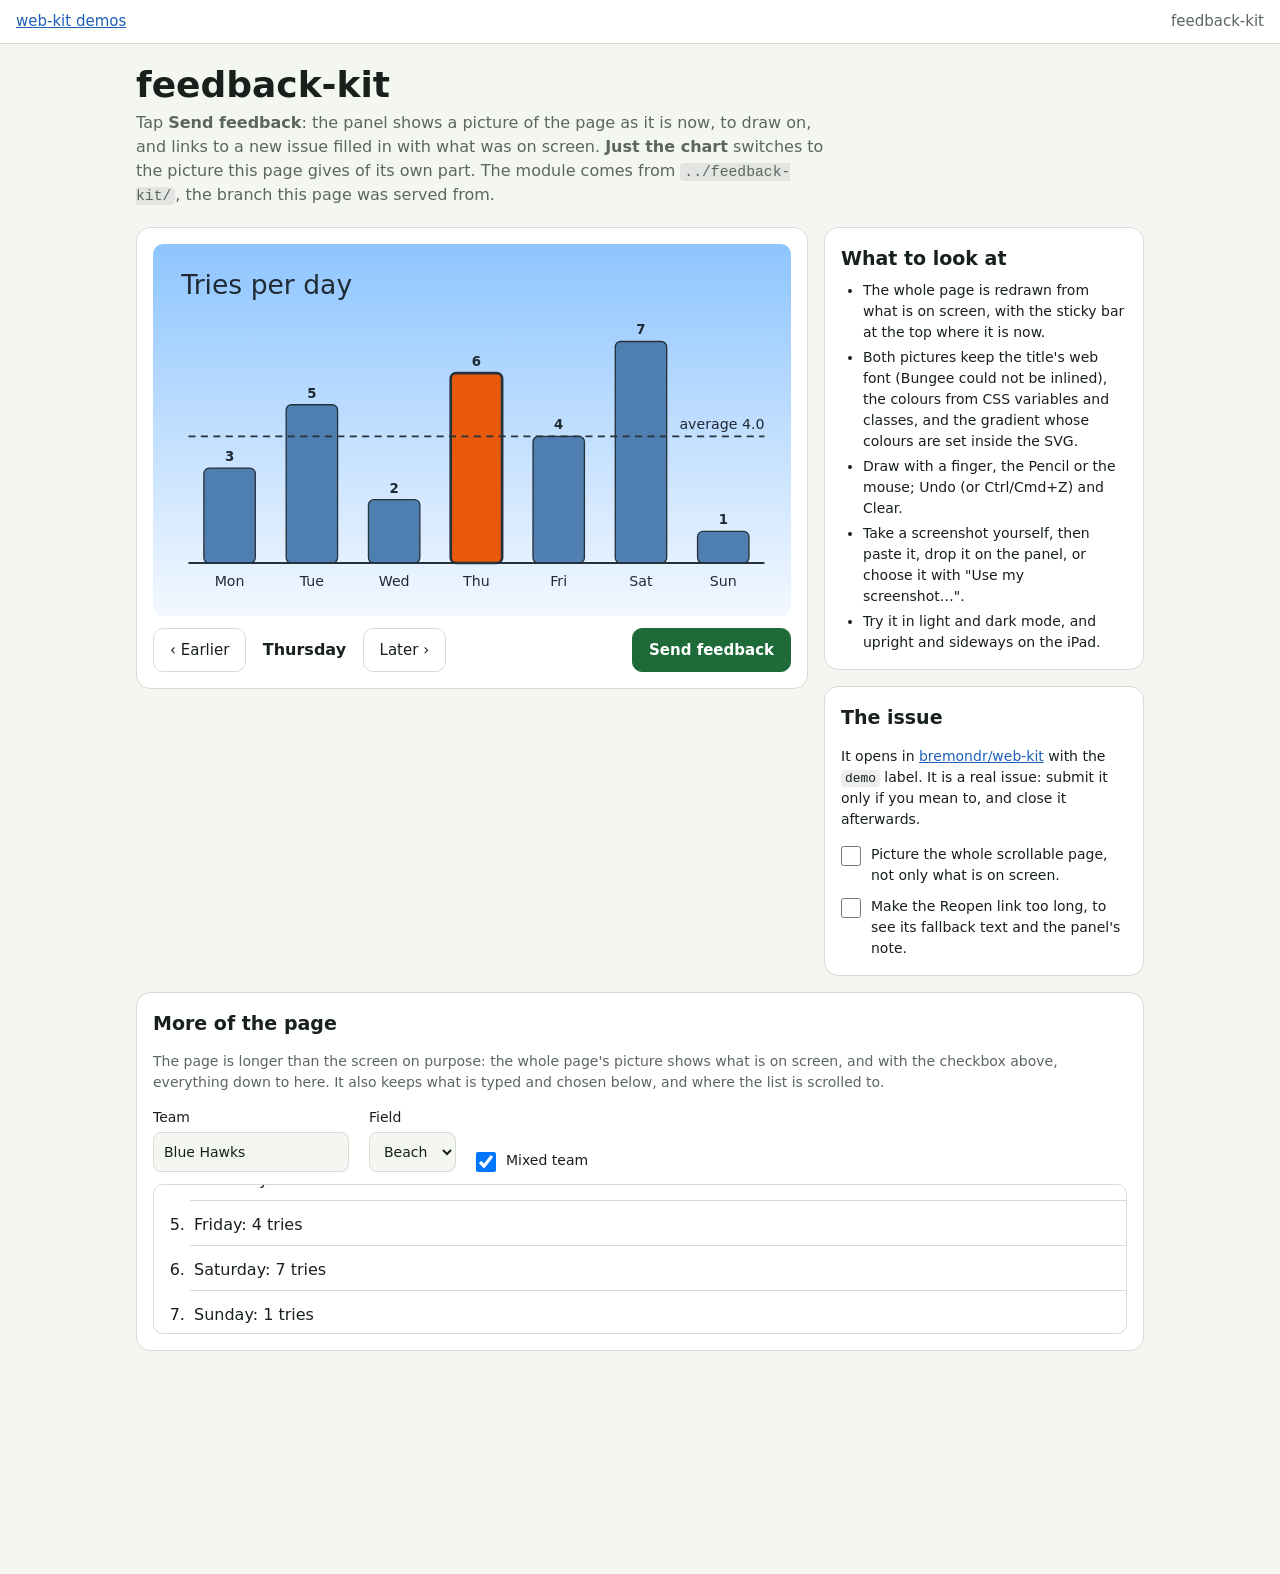
==== demo/feedback-kit.html @ 93a9d24d "feedback-kit 2.0.0: replace the picture with your own screenshot (choose, paste or drop) (#9) * feed" ====
<!doctype html>
<html lang="en">
<head>
<meta charset="utf-8">
<meta name="viewport" content="width=device-width, initial-scale=1, viewport-fit=cover">
<title>feedback-kit demo</title>
<link rel="stylesheet" href="demo.css">
<link rel="stylesheet" href="fonts/bungee.css">
<link rel="stylesheet" href="../feedback-kit/feedback-kit.css">
<style>
  /* The chart's colours are CSS variables, and its parts are styled through classes: svgPicture has to keep both. */
  :root{
    --demo-display:'Bungee',system-ui,sans-serif;
    --demo-sky-top:#8ec5ff; --demo-sky-bottom:#f3f8ff;
    --demo-chart-ink:#1f2a33; --demo-chart-bar:#4f7fb0; --demo-chart-pick:#e8590c; --demo-chart-line:#26323b;
    /* the panel, themed with its --fk-* properties */
    --fk-surface:var(--demo-surface); --fk-ink:var(--demo-ink); --fk-muted:var(--demo-muted); --fk-rule:var(--demo-rule);
    --fk-accent:var(--demo-accent); --fk-on-accent:var(--demo-on-accent); --fk-stage:var(--demo-bg);
    --fk-font:var(--demo-font); --fk-display:var(--demo-display);
  }
  @media (prefers-color-scheme: dark){
    :root{
      --demo-sky-top:#0b1f3a; --demo-sky-bottom:#24476e;
      --demo-chart-ink:#eef3f8; --demo-chart-bar:#7aa7d6; --demo-chart-pick:#ffb347; --demo-chart-line:#d7e2ec;
    }
  }
  .chart{display:block;width:100%;height:auto;aspect-ratio:720/420;border-radius:10px}
  .chart .chart-title{font-family:var(--demo-display);font-size:30px;fill:var(--demo-chart-ink)}
  .chart .axis{font-family:var(--demo-font);font-size:16px;fill:var(--demo-chart-ink)}
  .chart .value{font-family:var(--demo-font);font-size:15px;font-weight:700;fill:var(--demo-chart-ink);text-anchor:middle}
  .chart .day{text-anchor:middle}
  .chart .bar{fill:var(--demo-chart-bar);stroke:var(--demo-chart-line);stroke-width:1.5px}
  .chart .bar.is-picked{fill:var(--demo-chart-pick);stroke-width:3px}
  .chart .avg{stroke:var(--demo-chart-line);stroke-width:2px;stroke-dasharray:8 6;fill:none}
  .chart .ground{stroke:var(--demo-chart-line);stroke-width:2px}
  .controls{display:flex;flex-wrap:wrap;align-items:center;gap:8px;margin-top:12px}
  .controls .picked{min-width:9ch;text-align:center;font-weight:600}
  .controls .primary{margin-left:auto}
  @media (max-width:520px){ .controls .primary{margin-left:0;flex-basis:100%} }
  .option+.option{margin-top:10px}
  .page{min-height:170vh}
  .more{margin-top:16px}
  .more-grid{display:flex;flex-wrap:wrap;gap:12px 20px;align-items:end;margin:12px 0}
  .field{display:grid;gap:4px}
  .field input,.field select{font:inherit;min-height:40px;padding:6px 10px;border-radius:8px;border:1px solid var(--demo-rule);background:var(--demo-bg);color:inherit}
  .tries{height:150px;overflow:auto;margin:0;padding:0 0 0 36px;border:1px solid var(--demo-rule);border-radius:10px}
  .tries li{padding:8px 4px;border-bottom:1px solid var(--demo-rule)}
  .option{display:flex;gap:10px;align-items:flex-start;cursor:pointer}
  .option input{width:20px;height:20px;margin:2px 0 0;flex:none}
  .topbar{position:sticky;top:0;z-index:2;display:flex;gap:12px;align-items:center;justify-content:space-between;
    padding:10px max(16px,env(safe-area-inset-right,0px)) 10px max(16px,env(safe-area-inset-left,0px));
    background:color-mix(in srgb,var(--demo-surface) 92%,transparent);border-bottom:1px solid var(--demo-rule);font-size:15px}
  .layout{display:grid;gap:16px;grid-template-columns:minmax(0,1fr)}
  @media (min-width:1000px){ .layout{grid-template-columns:minmax(0,1fr) 320px;align-items:start} }
</style>
</head>
<body>
<nav class="topbar" aria-label="Demos"><a href="./">web-kit demos</a><span class="muted">feedback-kit</span></nav>
<main class="page">
  <h1>feedback-kit</h1>
  <p class="lead">Tap <strong>Send feedback</strong>: the panel shows a picture of the page as it is now, to draw on,
    and links to a new issue filled in with what was on screen. <strong>Just the chart</strong> switches to the
    picture this page gives of its own part. The module comes from <code>../feedback-kit/</code>, the branch this page
    was served from.</p>

  <div class="layout">
    <section class="card" aria-label="Chart">
      <svg class="chart" id="chart" viewBox="0 0 720 420" role="img" aria-labelledby="chart-title">
        <style>
          /* inside the SVG, so it travels with the picture; its var() values need svgPicture's `vars` option */
          .sky-top{stop-color:var(--demo-sky-top)}
          .sky-bottom{stop-color:var(--demo-sky-bottom)}
        </style>
        <defs>
          <linearGradient id="sky" x1="0" y1="0" x2="0" y2="1">
            <stop offset="0" class="sky-top"/>
            <stop offset="1" class="sky-bottom"/>
          </linearGradient>
        </defs>
        <rect class="sky" width="720" height="420" fill="url(#sky)"/>
        <text class="chart-title" id="chart-title" x="32" y="56">Tries per day</text>
        <g id="bars"></g>
        <line class="ground" x1="40" x2="690" y1="360" y2="360"/>
      </svg>
      <div class="controls">
        <button class="btn" type="button" id="earlier" aria-label="Earlier day">‹ Earlier</button>
        <span class="picked" id="picked" aria-live="polite"></span>
        <button class="btn" type="button" id="later" aria-label="Later day">Later ›</button>
        <button class="btn primary" type="button" id="feedback">Send feedback</button>
      </div>
    </section>

    <aside class="stack">
      <section class="card">
        <h2>What to look at</h2>
        <ul class="small">
          <li>The whole page is redrawn from what is on screen, with the sticky bar at the top where it is now.</li>
          <li>Both pictures keep the title's web font (<span id="font-status">loading…</span>), the colours from CSS
            variables and classes, and the gradient whose colours are set inside the SVG.</li>
          <li>Draw with a finger, the Pencil or the mouse; Undo (or Ctrl/Cmd+Z) and Clear.</li>
          <li>Take a screenshot yourself, then paste it, drop it on the panel, or choose it with "Use my screenshot…".</li>
          <li>Try it in light and dark mode, and upright and sideways on the iPad.</li>
        </ul>
      </section>
      <section class="card">
        <h2>The issue</h2>
        <p class="small">It opens in <a href="https://github.com/bremondr/web-kit/issues">bremondr/web-kit</a> with the
          <code>demo</code> label. It is a real issue: submit it only if you mean to, and close it afterwards.</p>
        <label class="option small"><input type="checkbox" id="full-page">
          <span>Picture the whole scrollable page, not only what is on screen.</span></label>
        <label class="option small"><input type="checkbox" id="long-link">
          <span>Make the Reopen link too long, to see its fallback text and the panel's note.</span></label>
      </section>
    </aside>
  </div>

  <section class="card more" aria-label="More of the page">
    <h2>More of the page</h2>
    <p class="small muted">The page is longer than the screen on purpose: the whole page's picture shows what is on
      screen, and with the checkbox above, everything down to here. It also keeps what is typed and chosen below, and
      where the list is scrolled to.</p>
    <div class="more-grid">
      <label class="field small">Team<input id="team" value="Blue Hawks"></label>
      <label class="field small">Field<select id="field"><option>Grass</option><option selected>Beach</option><option>Indoor</option></select></label>
      <label class="option small"><input type="checkbox" id="mixed" checked><span>Mixed team</span></label>
    </div>
    <ol class="tries" id="tries" aria-label="Recent tries"></ol>
  </section>
</main>
<script type="module" src="feedback-kit.js"></script>
</body>
</html>
---- demo/demo.css ----
/* The demo pages' own look: plain, light and dark. Nothing here is part of a module. */
:root{
  color-scheme:light dark;
  --demo-bg:#f4f6f2; --demo-surface:#ffffff; --demo-ink:#18201b; --demo-muted:#5b665e; --demo-rule:#d6dcd4;
  --demo-accent:#1e6b39; --demo-on-accent:#ffffff; --demo-link:#1d5fb8;
  --demo-font:system-ui,-apple-system,"Segoe UI",Roboto,sans-serif;
}
@media (prefers-color-scheme: dark){
  :root{
    --demo-bg:#111512; --demo-surface:#1a201c; --demo-ink:#e7ece6; --demo-muted:#9aa69d; --demo-rule:#323b35;
    --demo-accent:#4cc27a; --demo-on-accent:#0b130e; --demo-link:#7fb2ff;
  }
}
*{box-sizing:border-box}
html{-webkit-text-size-adjust:100%}
body{margin:0;background:var(--demo-bg);color:var(--demo-ink);font:16px/1.5 var(--demo-font)}
a{color:var(--demo-link)}
.page{max-width:1040px;margin:0 auto;padding:max(20px,env(safe-area-inset-top,0px)) max(16px,env(safe-area-inset-right,0px)) 40px max(16px,env(safe-area-inset-left,0px))}
.crumb{margin:0 0 4px;font-size:14px}
h1{margin:0 0 6px;font-size:clamp(26px,5vw,36px);line-height:1.15}
h2{margin:0 0 8px;font-size:19px}
.lead{margin:0 0 20px;color:var(--demo-muted);max-width:68ch}
.card{background:var(--demo-surface);border:1px solid var(--demo-rule);border-radius:14px;padding:16px}
.stack{display:grid;gap:16px}
.muted{color:var(--demo-muted)}
.small{font-size:14px}
code{font:0.92em/1.4 ui-monospace,SFMono-Regular,Menlo,Consolas,monospace;background:color-mix(in srgb,var(--demo-ink) 8%,transparent);padding:1px 4px;border-radius:4px;overflow-wrap:anywhere}
ul,ol{margin:0;padding-left:22px}
li+li{margin-top:4px}

.btn{display:inline-flex;align-items:center;justify-content:center;gap:6px;min-height:44px;padding:8px 16px;border-radius:10px;
  border:1px solid var(--demo-rule);background:transparent;color:inherit;font:inherit;font-size:15px;cursor:pointer;text-decoration:none}
.btn:hover{background:color-mix(in srgb,currentColor 7%,transparent)}
.btn.primary{background:var(--demo-accent);border-color:var(--demo-accent);color:var(--demo-on-accent);font-weight:600}
.btn.primary:hover{filter:brightness(1.07)}
.btn:focus-visible{outline:3px solid var(--demo-link);outline-offset:2px}

.modules{list-style:none;padding:0;display:grid;gap:12px;grid-template-columns:repeat(auto-fill,minmax(280px,1fr))}
.modules li{margin:0}
.modules a{display:block;height:100%;text-decoration:none;color:inherit}
.modules a:hover{border-color:var(--demo-accent)}
.modules strong{display:block;font-size:18px;color:var(--demo-link)}
---- demo/fonts/bungee.css ----
/* Bungee (SIL Open Font License 1.1, see OFL.txt), Latin only, served from this folder so the demo works offline.
   No unicode-range, as is usual for a self-hosted font: embedFonts must keep such a rule (fixed in feedback-kit 1.0.1). */
@font-face {
  font-family: 'Bungee';
  font-style: normal;
  font-weight: 400;
  font-display: swap;
  src: url(bungee-latin.woff2) format('woff2');
}
---- feedback-kit/feedback-kit.css ----
/* feedback-kit: the Send feedback panel (kit.js). Big, so there is room to draw: nearly the whole screen.
   Theme it with these custom properties, on :root or on .fk (the defaults are neutral):
     --fk-surface --fk-ink --fk-muted --fk-rule --fk-accent --fk-on-accent --fk-warn --fk-stage
     --fk-font (text) --fk-display (heading) --fk-z (stacking order) */
.fk{position:fixed;inset:0;z-index:var(--fk-z,1000);display:grid;place-items:center;background:rgba(10,15,12,.5);
  padding:max(12px,env(safe-area-inset-top,0px)) max(12px,env(safe-area-inset-right,0px)) max(12px,env(safe-area-inset-bottom,0px)) max(12px,env(safe-area-inset-left,0px));
  font-family:var(--fk-font,system-ui,-apple-system,"Segoe UI",sans-serif);color:var(--fk-ink,#18201b)}
.fk[hidden],.fk [hidden]{display:none !important}   /* the kit's own display rules mustn't beat hidden */
.fk-card{display:flex;flex-direction:column;width:min(1280px,100%);height:min(960px,100%);background:var(--fk-surface,#fff);
  border:1px solid var(--fk-rule,#d6dcd4);border-radius:16px;box-shadow:0 16px 48px rgba(0,0,0,.3);overflow:hidden}
.fk-head{display:flex;align-items:flex-start;gap:12px;padding:12px 12px 8px 18px}
.fk-head>div{flex:1;min-width:0}
.fk h2{font-family:var(--fk-display,inherit);font-weight:700;font-size:24px;line-height:1.1;margin:0;text-transform:uppercase}
.fk-sub{margin:2px 0 0;font-size:13px;color:var(--fk-muted,#5b665e);white-space:nowrap;overflow:hidden;text-overflow:ellipsis}
.fk-x{flex:none;width:44px;height:44px;border:0;border-radius:10px;background:transparent;color:inherit;font-size:28px;line-height:1;cursor:pointer}
.fk-x:hover{background:color-mix(in srgb,currentColor 10%,transparent)}

/* the picture beside the controls on a wide screen, above them on an upright one */
.fk-body{flex:1;min-height:0;display:grid;grid-template-columns:minmax(0,1fr) 280px;gap:14px;padding:0 14px 14px}
.fk-stage{min-width:0;min-height:0;display:grid;place-items:center;background:var(--fk-stage,#e9ede7);border-radius:10px;overflow:hidden;position:relative}
.fk-canvas{display:block;max-width:100%;max-height:100%;touch-action:none;cursor:crosshair;-webkit-user-select:none;user-select:none;-webkit-touch-callout:none}
.fk-wait{margin:0;color:var(--fk-muted,#5b665e)}
.fk-side{display:flex;flex-direction:column;gap:10px;overflow-y:auto;min-height:0;padding:5px 2px 2px 5px}   /* room for the chosen pen's ring */
.fk-own{display:flex;flex-wrap:wrap;gap:4px 10px;align-items:center}
.fk-own .fk-btn{flex:0 0 auto}
.fk-own .fk-note{flex:1 1 12em}
.fk-drop .fk-stage{outline:3px dashed var(--fk-accent,#1e6b39);outline-offset:-3px}
.fk-tools,.fk-row{display:flex;flex-wrap:wrap;gap:6px;align-items:center}
.fk-pens{display:flex;gap:8px;flex-basis:100%;margin-bottom:2px}   /* pens on a line of their own beside the picture */
.fk-pen{width:36px;height:36px;border-radius:50%;border:2px solid var(--fk-rule,#d6dcd4);background:var(--pen);cursor:pointer;padding:0}
.fk-pen[aria-pressed="true"]{outline:3px solid var(--fk-accent,#1e6b39);outline-offset:2px}
.fk-btn{flex:1 1 auto;display:inline-flex;align-items:center;justify-content:center;min-height:40px;padding:8px 12px;border-radius:10px;
  border:1px solid var(--fk-rule,#d6dcd4);background:transparent;color:inherit;font:inherit;font-size:14px;text-decoration:none;cursor:pointer}
.fk-tools .fk-btn{flex:0 0 auto}
/* which picture: the whole page, or the app's own part */
.fk-pick{display:flex;gap:0;border:1px solid var(--fk-rule,#d6dcd4);border-radius:10px;overflow:hidden}
.fk-pick .fk-btn{flex:1 1 0;border:0;border-radius:0;min-width:0}
.fk-pick .fk-btn+.fk-btn{border-left:1px solid var(--fk-rule,#d6dcd4)}
.fk-pick .fk-btn[aria-pressed="true"]{background:var(--fk-accent,#1e6b39);color:var(--fk-on-accent,#fff);font-weight:600}

.fk-btn:disabled,.fk-btn[aria-disabled="true"]{opacity:.45;cursor:default;pointer-events:none}
.fk-primary{display:flex;align-items:center;justify-content:center;min-height:48px;padding:10px 16px;border-radius:10px;
  background:var(--fk-accent,#1e6b39);color:var(--fk-on-accent,#fff);font-weight:600;text-decoration:none;text-align:center}
.fk-primary[aria-disabled="true"]{opacity:.5;pointer-events:none}
.fk-status{margin:0;font-size:14px;line-height:1.35;min-height:2.7em}   /* room for two lines, so the picture doesn't move */
.fk-status.fk-warn{color:var(--fk-warn,#b4500f)}
.fk-note{margin:0;font-size:12.5px;color:var(--fk-muted,#5b665e)}

@media (max-aspect-ratio:1/1), (max-width:720px){
  .fk-body{grid-template-columns:minmax(0,1fr);grid-template-rows:minmax(0,1fr) auto}
  .fk-pick{flex-basis:100%}
  .fk-side{overflow:visible}
  .fk-pens{flex-basis:auto;margin:0 auto 0 0}   /* one line under the picture */
}
@media (max-width:520px){
  .fk{padding:0}
  .fk-card{width:100%;height:100%;border-radius:0;border:0}
  .fk-head{padding-top:max(10px,env(safe-area-inset-top,0px))}
  .fk-body{gap:10px;padding:0 10px max(10px,env(safe-area-inset-bottom,0px))}
  .fk-side>.fk-note:last-child,.fk-own .fk-note{display:none}   /* room for the picture; the hint above says what to do */
}
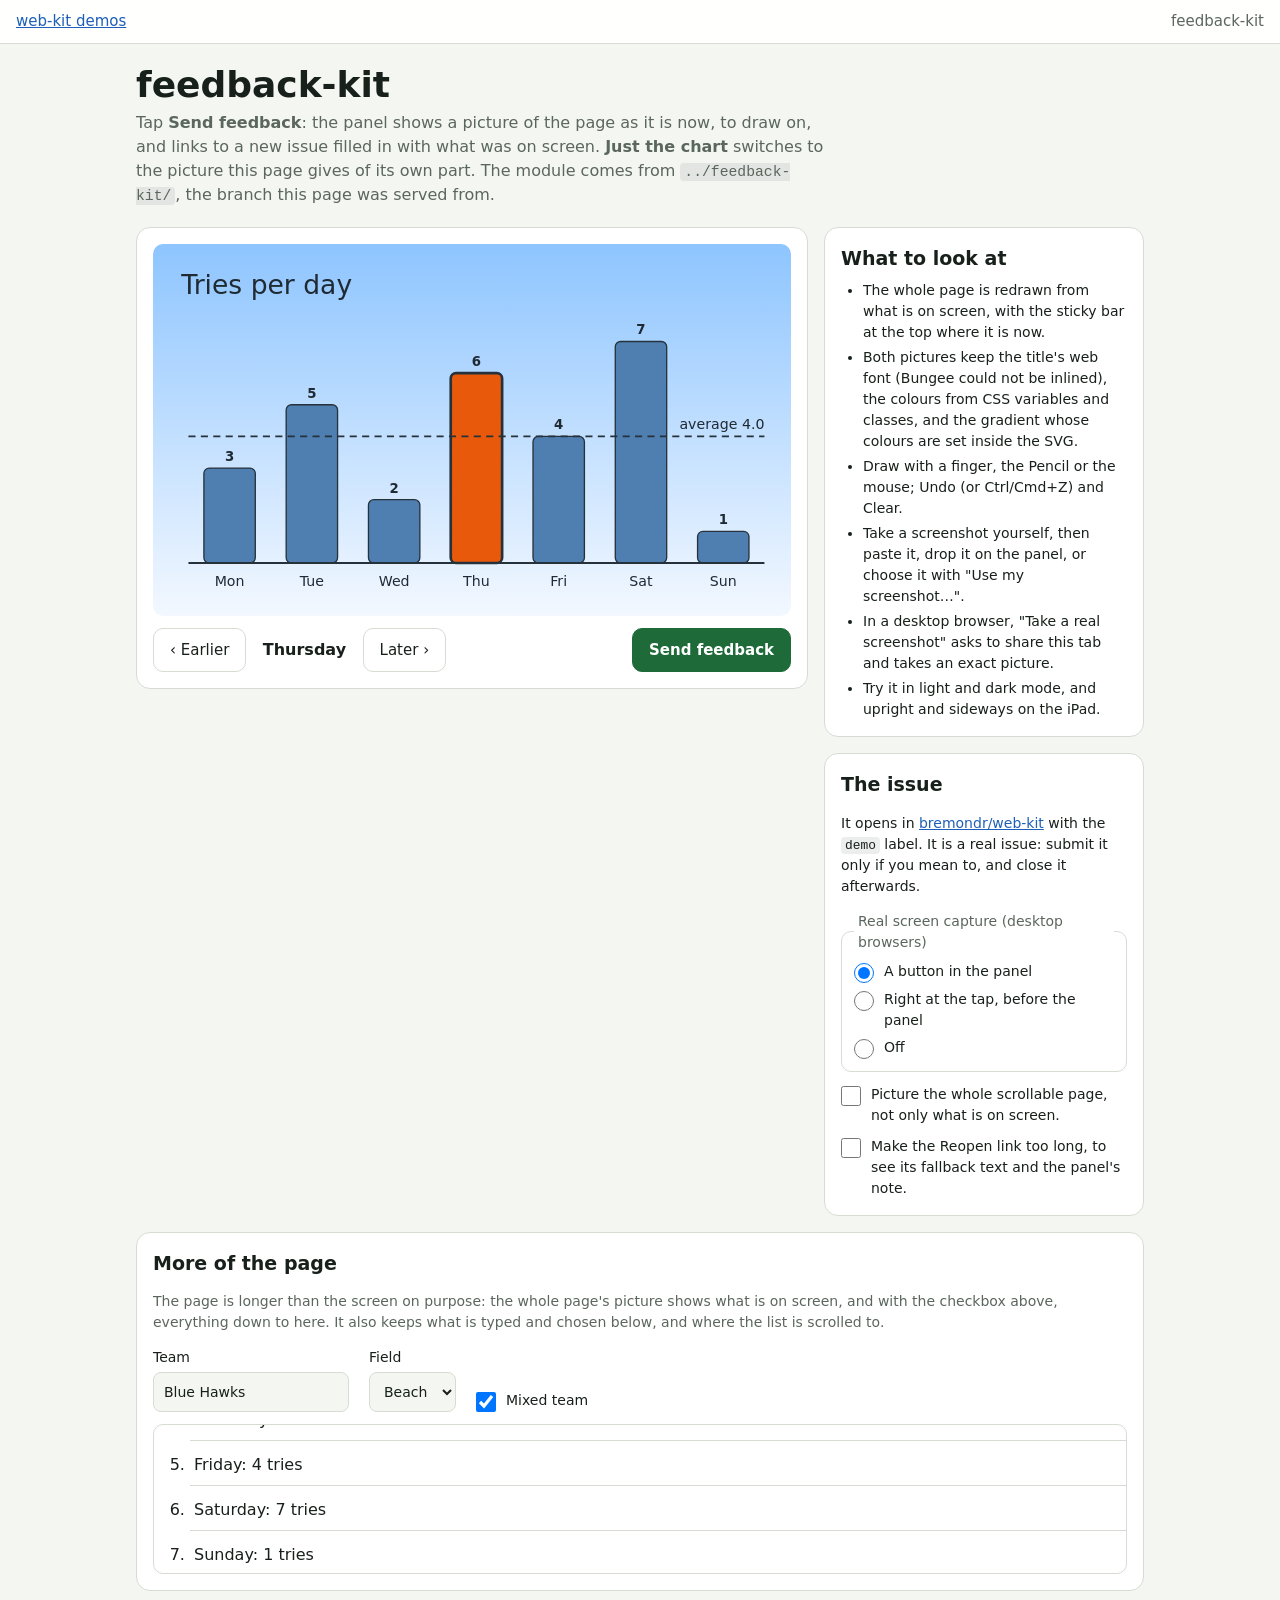
==== commit 583d75c8: "feedback-kit 2.0.0: a real screen capture on desktop browsers (#10) * feedback-kit 2.0.0: a picture " ====
--- a/demo/feedback-kit.html
+++ b/demo/feedback-kit.html
@@ -38,6 +38,9 @@
   .controls .primary{margin-left:auto}
   @media (max-width:520px){ .controls .primary{margin-left:0;flex-basis:100%} }
   .option+.option{margin-top:10px}
+  .modes{border:1px solid var(--demo-rule);border-radius:10px;margin:12px 0;padding:8px 12px 12px}
+  .modes legend{padding:0 4px;color:var(--demo-muted)}
+  .modes .option+.option{margin-top:6px}
   .page{min-height:170vh}
   .more{margin-top:16px}
   .more-grid{display:flex;flex-wrap:wrap;gap:12px 20px;align-items:end;margin:12px 0}
@@ -99,6 +102,7 @@
             variables and classes, and the gradient whose colours are set inside the SVG.</li>
           <li>Draw with a finger, the Pencil or the mouse; Undo (or Ctrl/Cmd+Z) and Clear.</li>
           <li>Take a screenshot yourself, then paste it, drop it on the panel, or choose it with "Use my screenshot…".</li>
+          <li>In a desktop browser, "Take a real screenshot" asks to share this tab and takes an exact picture.</li>
           <li>Try it in light and dark mode, and upright and sideways on the iPad.</li>
         </ul>
       </section>
@@ -106,6 +110,12 @@
         <h2>The issue</h2>
         <p class="small">It opens in <a href="https://github.com/bremondr/web-kit/issues">bremondr/web-kit</a> with the
           <code>demo</code> label. It is a real issue: submit it only if you mean to, and close it afterwards.</p>
+        <fieldset class="modes small">
+          <legend>Real screen capture (desktop browsers)</legend>
+          <label class="option"><input type="radio" name="capture" value="button" checked><span>A button in the panel</span></label>
+          <label class="option"><input type="radio" name="capture" value="tap"><span>Right at the tap, before the panel</span></label>
+          <label class="option"><input type="radio" name="capture" value="off"><span>Off</span></label>
+        </fieldset>
         <label class="option small"><input type="checkbox" id="full-page">
           <span>Picture the whole scrollable page, not only what is on screen.</span></label>
         <label class="option small"><input type="checkbox" id="long-link">
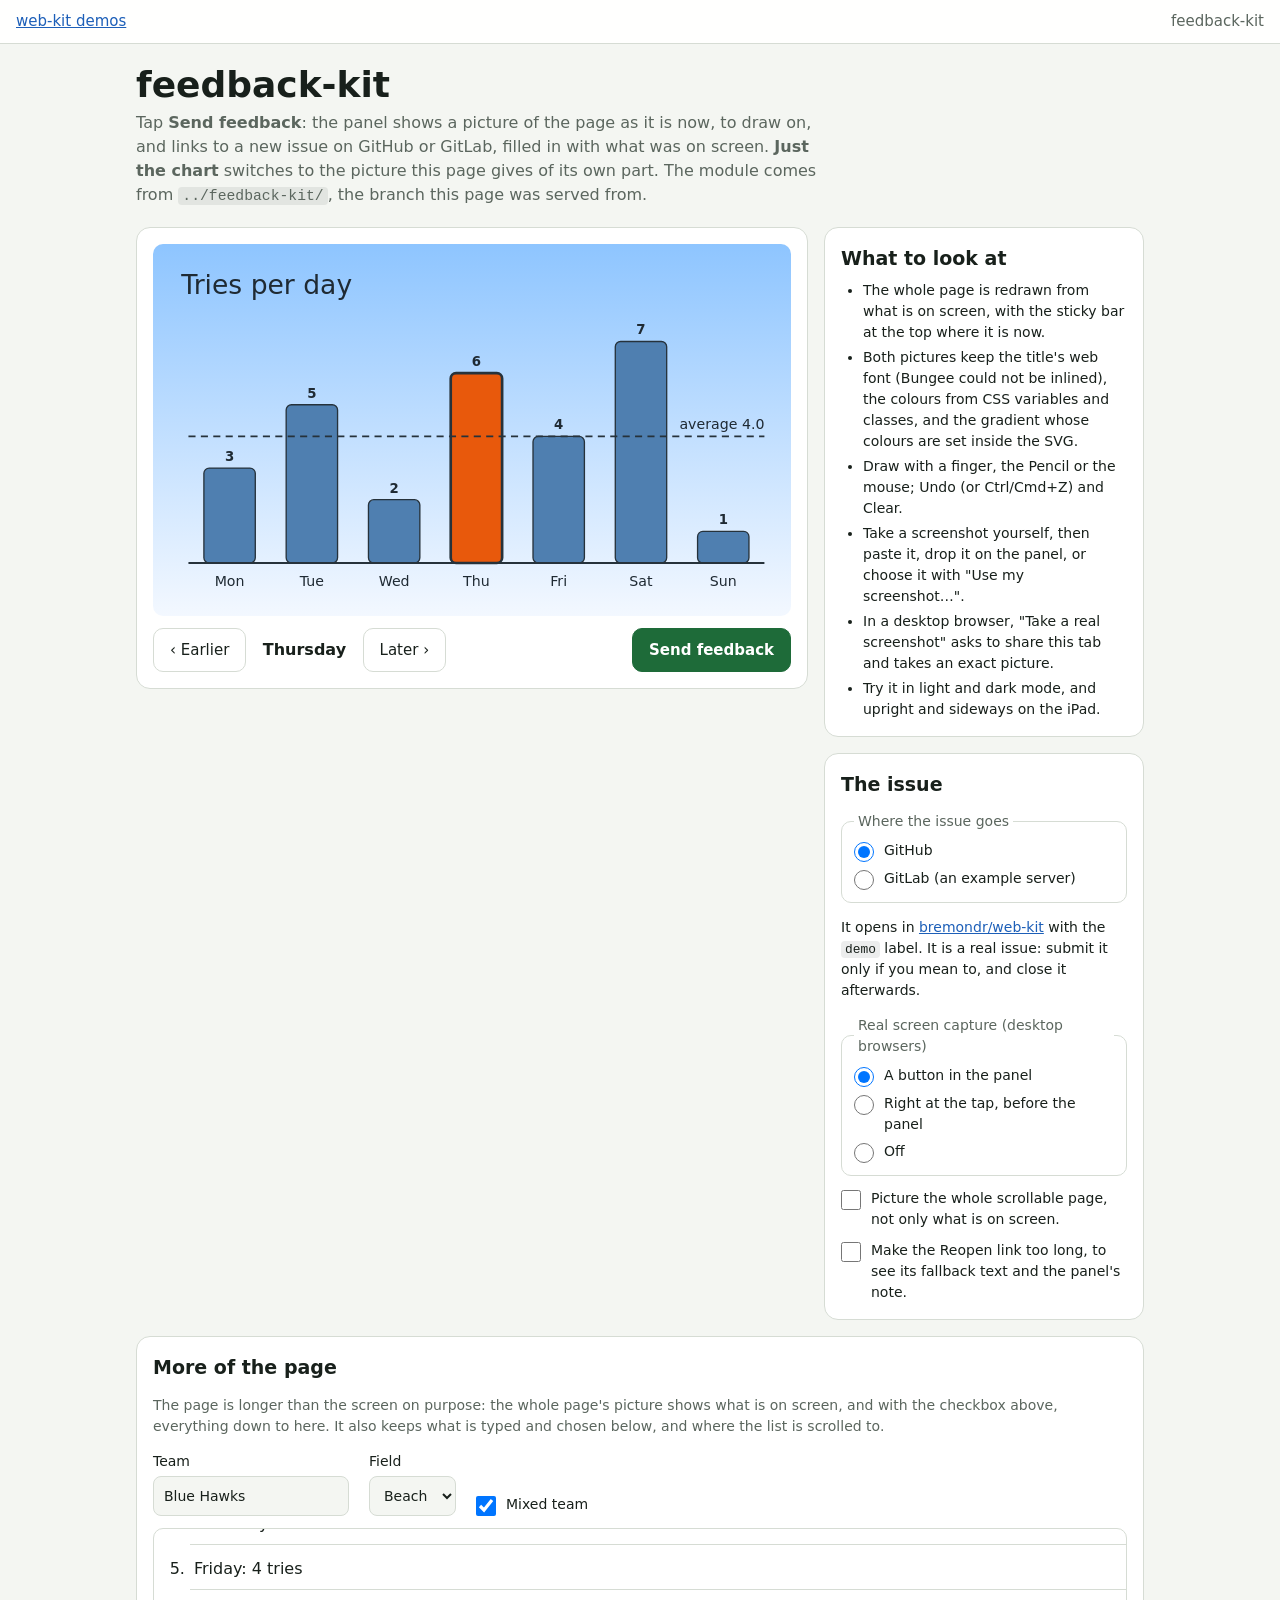
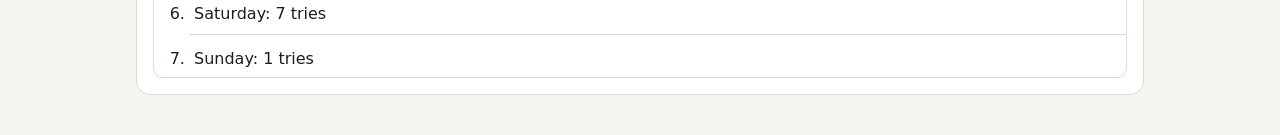
==== commit b7c0b055: "feedback-kit 2.1.0: GitLab, including self-hosted, as well as GitHub New provider, host and urlLimit" ====
--- a/demo/feedback-kit.html
+++ b/demo/feedback-kit.html
@@ -62,7 +62,7 @@
 <main class="page">
   <h1>feedback-kit</h1>
   <p class="lead">Tap <strong>Send feedback</strong>: the panel shows a picture of the page as it is now, to draw on,
-    and links to a new issue filled in with what was on screen. <strong>Just the chart</strong> switches to the
+    and links to a new issue on GitHub or GitLab, filled in with what was on screen. <strong>Just the chart</strong> switches to the
     picture this page gives of its own part. The module comes from <code>../feedback-kit/</code>, the branch this page
     was served from.</p>
 
@@ -108,8 +108,17 @@
       </section>
       <section class="card">
         <h2>The issue</h2>
-        <p class="small">It opens in <a href="https://github.com/bremondr/web-kit/issues">bremondr/web-kit</a> with the
+        <fieldset class="modes small">
+          <legend>Where the issue goes</legend>
+          <label class="option"><input type="radio" name="provider" value="github" checked><span>GitHub</span></label>
+          <label class="option"><input type="radio" name="provider" value="gitlab"><span>GitLab (an example server)</span></label>
+        </fieldset>
+        <p class="small" id="where-github">It opens in <a href="https://github.com/bremondr/web-kit/issues">bremondr/web-kit</a> with the
           <code>demo</code> label. It is a real issue: submit it only if you mean to, and close it afterwards.</p>
+        <p class="small" id="where-gitlab" hidden>It opens on <code>https://gitlab.example.com/gitlab</code>, in the project
+          <code>demo-group/feedback/demo-app</code>, with the <code>demo</code> label as a <code>/label</code> line. That
+          server doesn't exist, so nothing is sent anywhere: the link only shows the address the kit makes for a
+          self-hosted GitLab with nested groups.</p>
         <fieldset class="modes small">
           <legend>Real screen capture (desktop browsers)</legend>
           <label class="option"><input type="radio" name="capture" value="button" checked><span>A button in the panel</span></label>
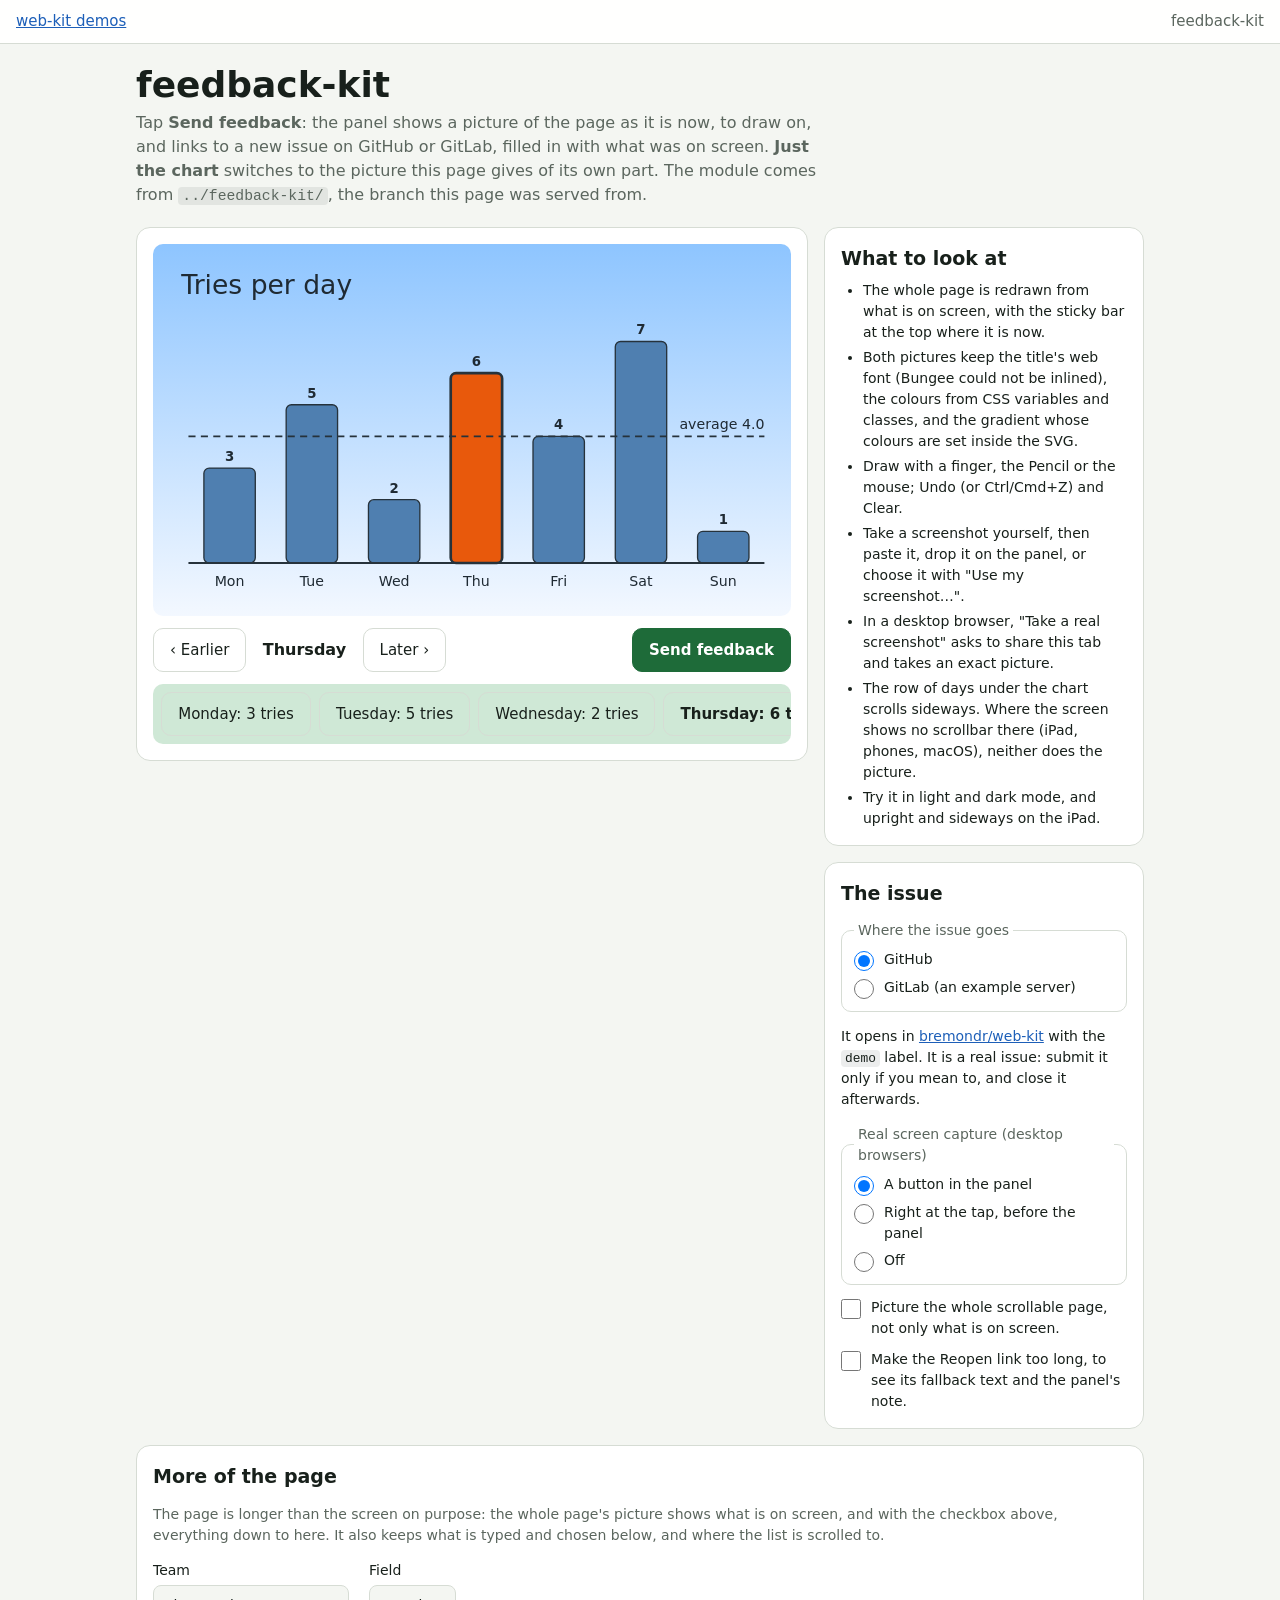
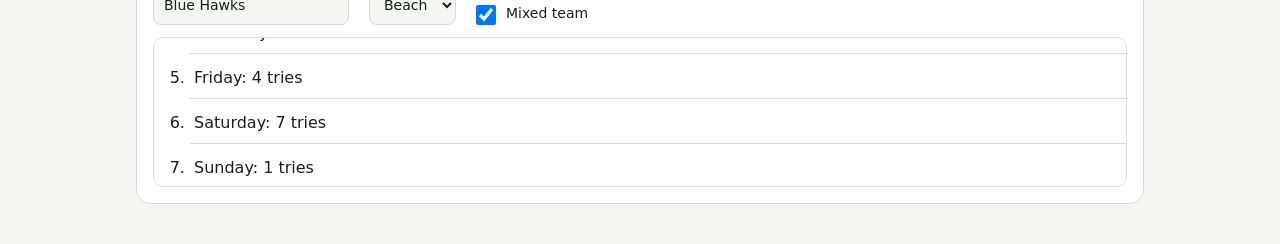
==== commit f6d5a9d3: "feedback-kit 2.1.1: the picture fits upright screens; no scrollbars the screen doesn't show - feedba" ====
--- a/demo/feedback-kit.html
+++ b/demo/feedback-kit.html
@@ -37,6 +37,13 @@
   .controls .picked{min-width:9ch;text-align:center;font-weight:600}
   .controls .primary{margin-left:auto}
   @media (max-width:520px){ .controls .primary{margin-left:0;flex-basis:100%} }
+  /* a row that scrolls sideways, as tool rails do in apps. Its scrollbar takes no space on screen with overlay
+     scrollbars (iPad, phones, macOS) and in headless browsers, so the whole page's picture shows none either */
+  :root{--demo-row:#cfe8d6}
+  @media (prefers-color-scheme: dark){ :root{--demo-row:#123d24} }
+  .days{display:flex;gap:8px;overflow-x:auto;margin-top:12px;padding:8px;border-radius:10px;background:var(--demo-row)}
+  .days .btn{flex:none;min-width:150px}
+  .days .btn[aria-pressed="true"]{font-weight:700}
   .option+.option{margin-top:10px}
   .modes{border:1px solid var(--demo-rule);border-radius:10px;margin:12px 0;padding:8px 12px 12px}
   .modes legend{padding:0 4px;color:var(--demo-muted)}
@@ -91,6 +98,7 @@
         <button class="btn" type="button" id="later" aria-label="Later day">Later ›</button>
         <button class="btn primary" type="button" id="feedback">Send feedback</button>
       </div>
+      <div class="days" id="days" role="group" aria-label="Days (scrolls sideways)"></div>
     </section>
 
     <aside class="stack">
@@ -103,6 +111,8 @@
           <li>Draw with a finger, the Pencil or the mouse; Undo (or Ctrl/Cmd+Z) and Clear.</li>
           <li>Take a screenshot yourself, then paste it, drop it on the panel, or choose it with "Use my screenshot…".</li>
           <li>In a desktop browser, "Take a real screenshot" asks to share this tab and takes an exact picture.</li>
+          <li>The row of days under the chart scrolls sideways. Where the screen shows no scrollbar there (iPad,
+            phones, macOS), neither does the picture.</li>
           <li>Try it in light and dark mode, and upright and sideways on the iPad.</li>
         </ul>
       </section>
--- a/feedback-kit/feedback-kit.css
+++ b/feedback-kit/feedback-kit.css
@@ -17,7 +17,8 @@
 
 /* the picture beside the controls on a wide screen, above them on an upright one */
 .fk-body{flex:1;min-height:0;display:grid;grid-template-columns:minmax(0,1fr) 280px;gap:14px;padding:0 14px 14px}
-.fk-stage{min-width:0;min-height:0;display:grid;place-items:center;background:var(--fk-stage,#e9ede7);border-radius:10px;overflow:hidden;position:relative}
+/* one row and column the size of the stage, not of the picture, so max-height:100% on the canvas has a height to fit */
+.fk-stage{min-width:0;min-height:0;display:grid;grid-template:minmax(0,1fr) / minmax(0,1fr);place-items:center;background:var(--fk-stage,#e9ede7);border-radius:10px;overflow:hidden;position:relative}
 .fk-canvas{display:block;max-width:100%;max-height:100%;touch-action:none;cursor:crosshair;-webkit-user-select:none;user-select:none;-webkit-touch-callout:none}
 .fk-wait{margin:0;color:var(--fk-muted,#5b665e)}
 .fk-side{display:flex;flex-direction:column;gap:10px;overflow-y:auto;min-height:0;padding:5px 2px 2px 5px}   /* room for the chosen pen's ring */
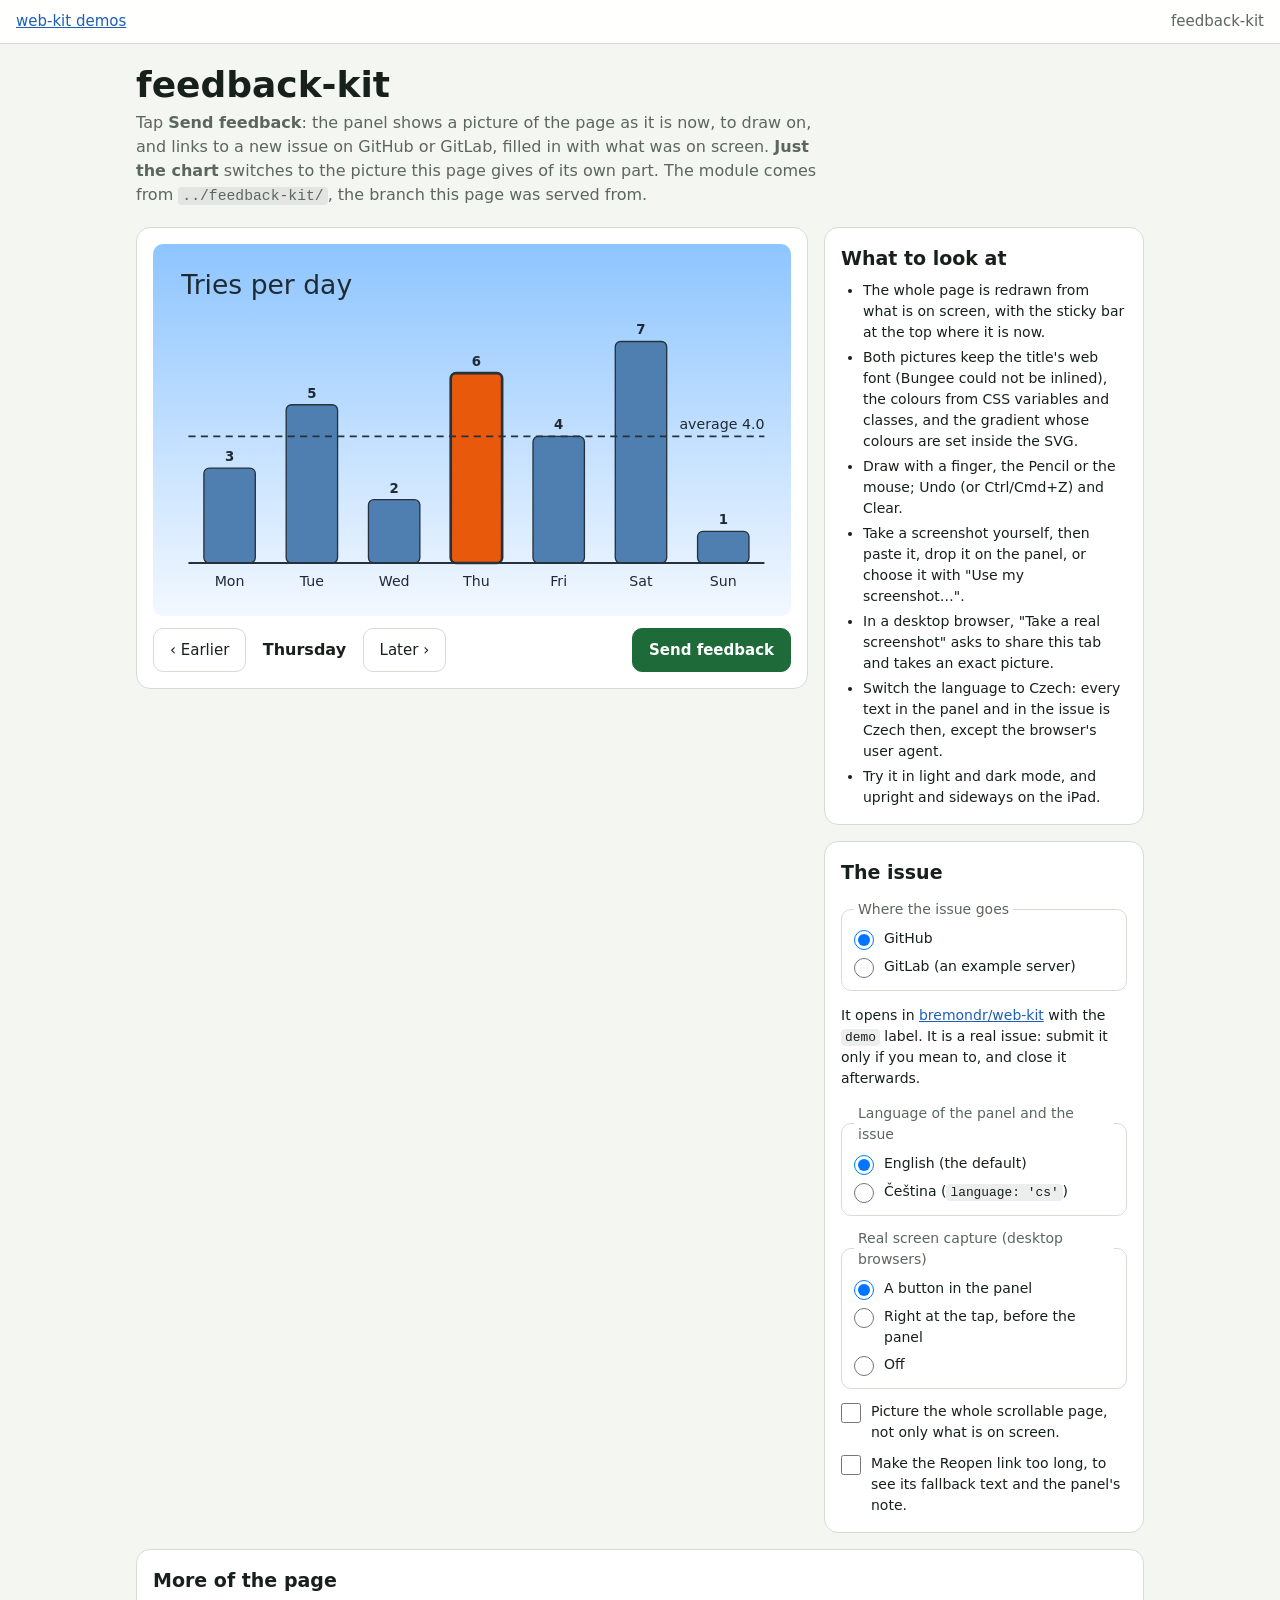
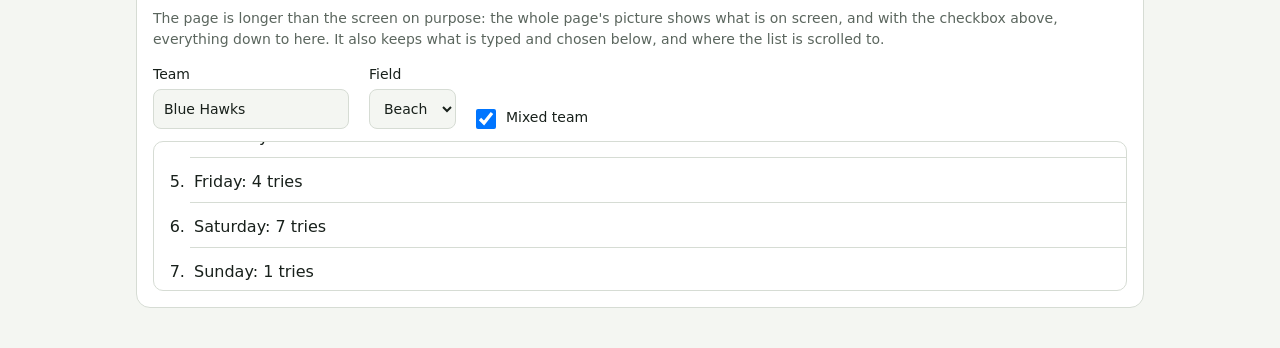
==== commit 4becd6cf: "feedback-kit 2.2.0: languages, Czech first A language option ('en' by default, 'cs' built in) and a " ====
--- a/demo/feedback-kit.html
+++ b/demo/feedback-kit.html
@@ -37,13 +37,6 @@
   .controls .picked{min-width:9ch;text-align:center;font-weight:600}
   .controls .primary{margin-left:auto}
   @media (max-width:520px){ .controls .primary{margin-left:0;flex-basis:100%} }
-  /* a row that scrolls sideways, as tool rails do in apps. Its scrollbar takes no space on screen with overlay
-     scrollbars (iPad, phones, macOS) and in headless browsers, so the whole page's picture shows none either */
-  :root{--demo-row:#cfe8d6}
-  @media (prefers-color-scheme: dark){ :root{--demo-row:#123d24} }
-  .days{display:flex;gap:8px;overflow-x:auto;margin-top:12px;padding:8px;border-radius:10px;background:var(--demo-row)}
-  .days .btn{flex:none;min-width:150px}
-  .days .btn[aria-pressed="true"]{font-weight:700}
   .option+.option{margin-top:10px}
   .modes{border:1px solid var(--demo-rule);border-radius:10px;margin:12px 0;padding:8px 12px 12px}
   .modes legend{padding:0 4px;color:var(--demo-muted)}
@@ -98,7 +91,6 @@
         <button class="btn" type="button" id="later" aria-label="Later day">Later ›</button>
         <button class="btn primary" type="button" id="feedback">Send feedback</button>
       </div>
-      <div class="days" id="days" role="group" aria-label="Days (scrolls sideways)"></div>
     </section>
 
     <aside class="stack">
@@ -111,8 +103,8 @@
           <li>Draw with a finger, the Pencil or the mouse; Undo (or Ctrl/Cmd+Z) and Clear.</li>
           <li>Take a screenshot yourself, then paste it, drop it on the panel, or choose it with "Use my screenshot…".</li>
           <li>In a desktop browser, "Take a real screenshot" asks to share this tab and takes an exact picture.</li>
-          <li>The row of days under the chart scrolls sideways. Where the screen shows no scrollbar there (iPad,
-            phones, macOS), neither does the picture.</li>
+          <li>Switch the language to Czech: every text in the panel and in the issue is Czech then, except the browser's
+            user agent.</li>
           <li>Try it in light and dark mode, and upright and sideways on the iPad.</li>
         </ul>
       </section>
@@ -129,6 +121,11 @@
           <code>demo-group/feedback/demo-app</code>, with the <code>demo</code> label as a <code>/label</code> line. That
           server doesn't exist, so nothing is sent anywhere: the link only shows the address the kit makes for a
           self-hosted GitLab with nested groups.</p>
+        <fieldset class="modes small">
+          <legend>Language of the panel and the issue</legend>
+          <label class="option"><input type="radio" name="language" value="en" checked><span>English (the default)</span></label>
+          <label class="option"><input type="radio" name="language" value="cs" lang="cs"><span lang="cs">Čeština (<code>language: 'cs'</code>)</span></label>
+        </fieldset>
         <fieldset class="modes small">
           <legend>Real screen capture (desktop browsers)</legend>
           <label class="option"><input type="radio" name="capture" value="button" checked><span>A button in the panel</span></label>
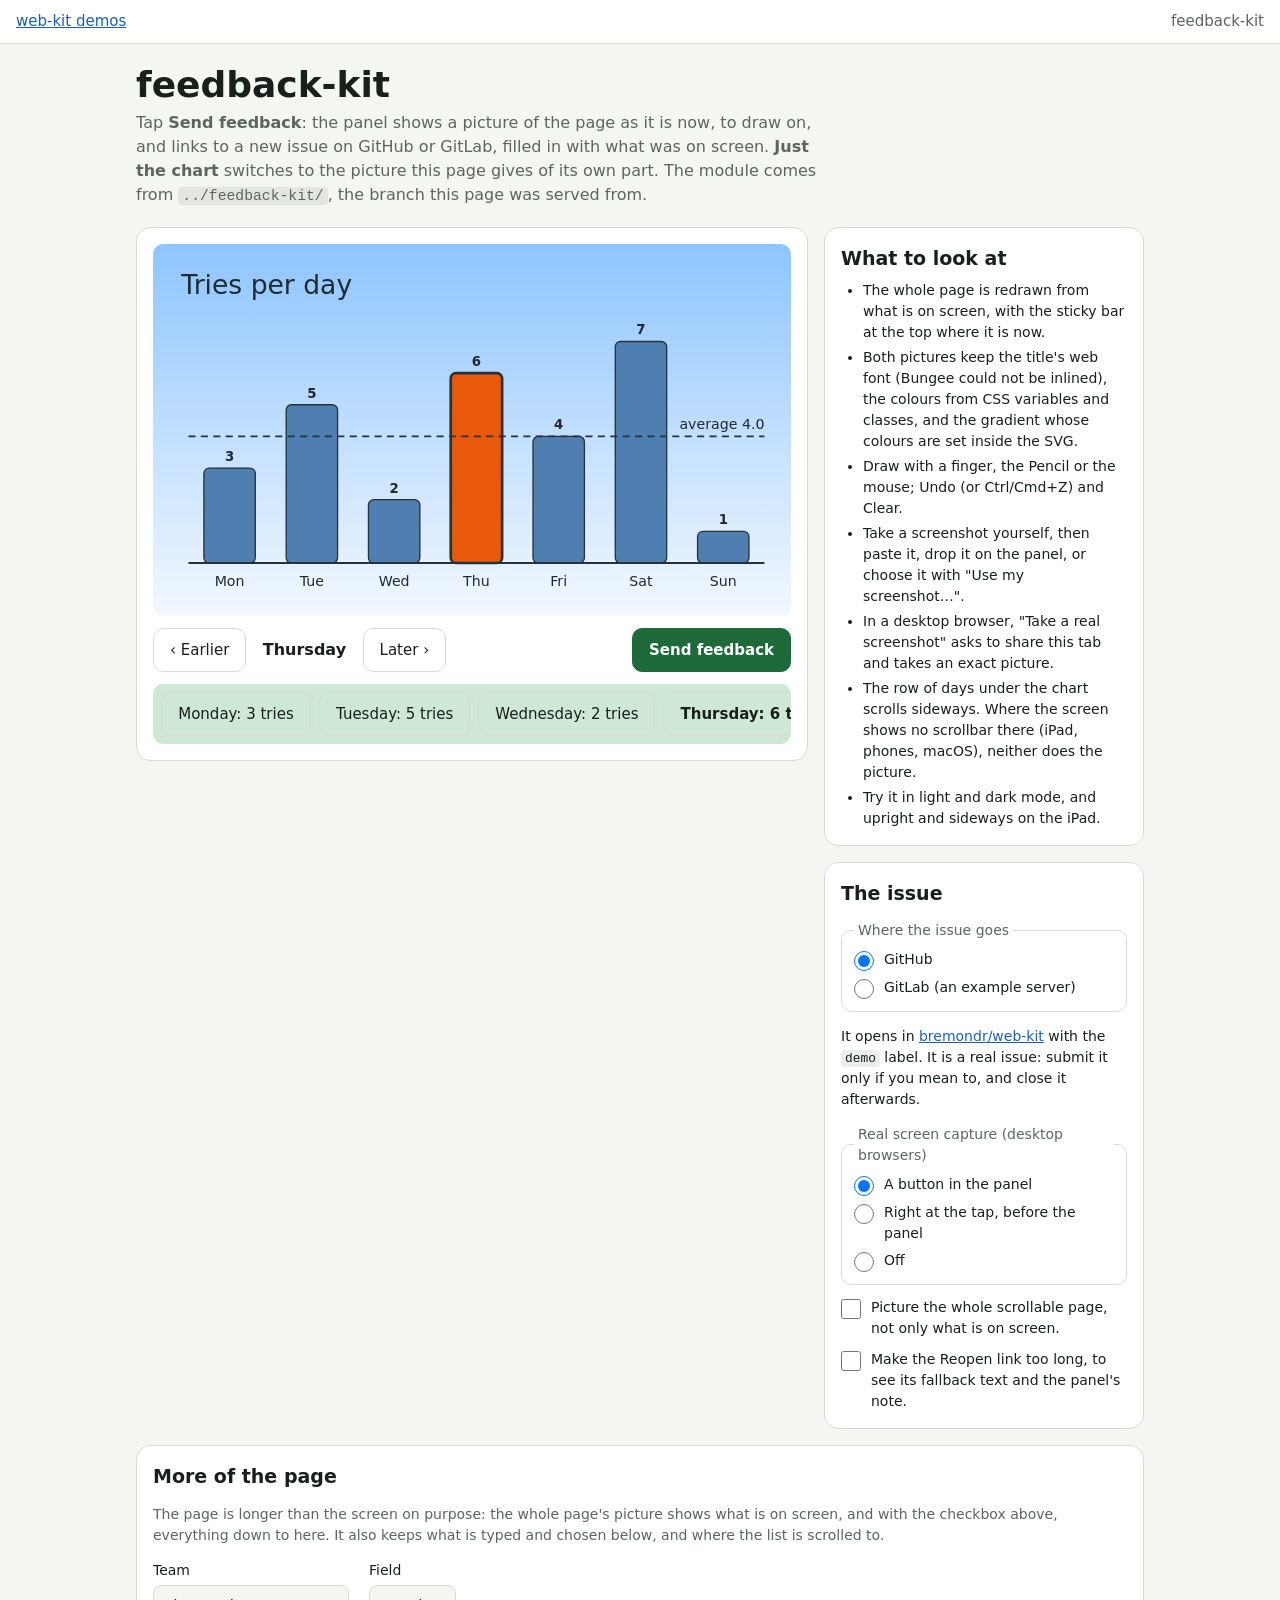
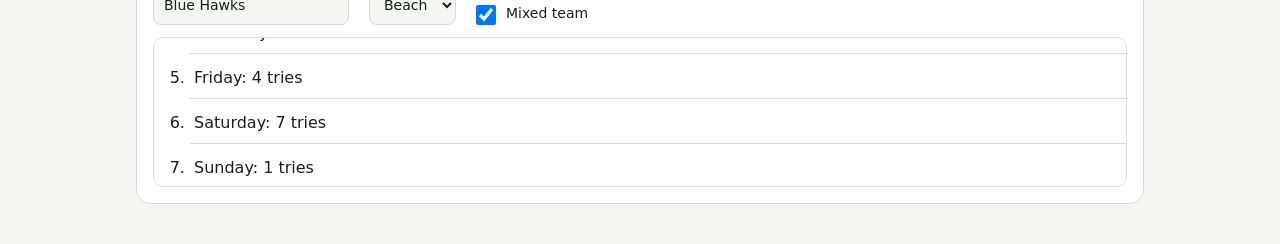
==== commit a741cfab: "feedback-kit 2.1.1: the picture fits upright screens; no scrollbars the screen doesn't show (#37) * " ====
--- a/demo/feedback-kit.html
+++ b/demo/feedback-kit.html
@@ -37,6 +37,13 @@
   .controls .picked{min-width:9ch;text-align:center;font-weight:600}
   .controls .primary{margin-left:auto}
   @media (max-width:520px){ .controls .primary{margin-left:0;flex-basis:100%} }
+  /* a row that scrolls sideways, as tool rails do in apps. Its scrollbar takes no space on screen with overlay
+     scrollbars (iPad, phones, macOS) and in headless browsers, so the whole page's picture shows none either */
+  :root{--demo-row:#cfe8d6}
+  @media (prefers-color-scheme: dark){ :root{--demo-row:#123d24} }
+  .days{display:flex;gap:8px;overflow-x:auto;margin-top:12px;padding:8px;border-radius:10px;background:var(--demo-row)}
+  .days .btn{flex:none;min-width:150px}
+  .days .btn[aria-pressed="true"]{font-weight:700}
   .option+.option{margin-top:10px}
   .modes{border:1px solid var(--demo-rule);border-radius:10px;margin:12px 0;padding:8px 12px 12px}
   .modes legend{padding:0 4px;color:var(--demo-muted)}
@@ -91,6 +98,7 @@
         <button class="btn" type="button" id="later" aria-label="Later day">Later ›</button>
         <button class="btn primary" type="button" id="feedback">Send feedback</button>
       </div>
+      <div class="days" id="days" role="group" aria-label="Days (scrolls sideways)"></div>
     </section>
 
     <aside class="stack">
@@ -103,8 +111,8 @@
           <li>Draw with a finger, the Pencil or the mouse; Undo (or Ctrl/Cmd+Z) and Clear.</li>
           <li>Take a screenshot yourself, then paste it, drop it on the panel, or choose it with "Use my screenshot…".</li>
           <li>In a desktop browser, "Take a real screenshot" asks to share this tab and takes an exact picture.</li>
-          <li>Switch the language to Czech: every text in the panel and in the issue is Czech then, except the browser's
-            user agent.</li>
+          <li>The row of days under the chart scrolls sideways. Where the screen shows no scrollbar there (iPad,
+            phones, macOS), neither does the picture.</li>
           <li>Try it in light and dark mode, and upright and sideways on the iPad.</li>
         </ul>
       </section>
@@ -121,11 +129,6 @@
           <code>demo-group/feedback/demo-app</code>, with the <code>demo</code> label as a <code>/label</code> line. That
           server doesn't exist, so nothing is sent anywhere: the link only shows the address the kit makes for a
           self-hosted GitLab with nested groups.</p>
-        <fieldset class="modes small">
-          <legend>Language of the panel and the issue</legend>
-          <label class="option"><input type="radio" name="language" value="en" checked><span>English (the default)</span></label>
-          <label class="option"><input type="radio" name="language" value="cs" lang="cs"><span lang="cs">Čeština (<code>language: 'cs'</code>)</span></label>
-        </fieldset>
         <fieldset class="modes small">
           <legend>Real screen capture (desktop browsers)</legend>
           <label class="option"><input type="radio" name="capture" value="button" checked><span>A button in the panel</span></label>
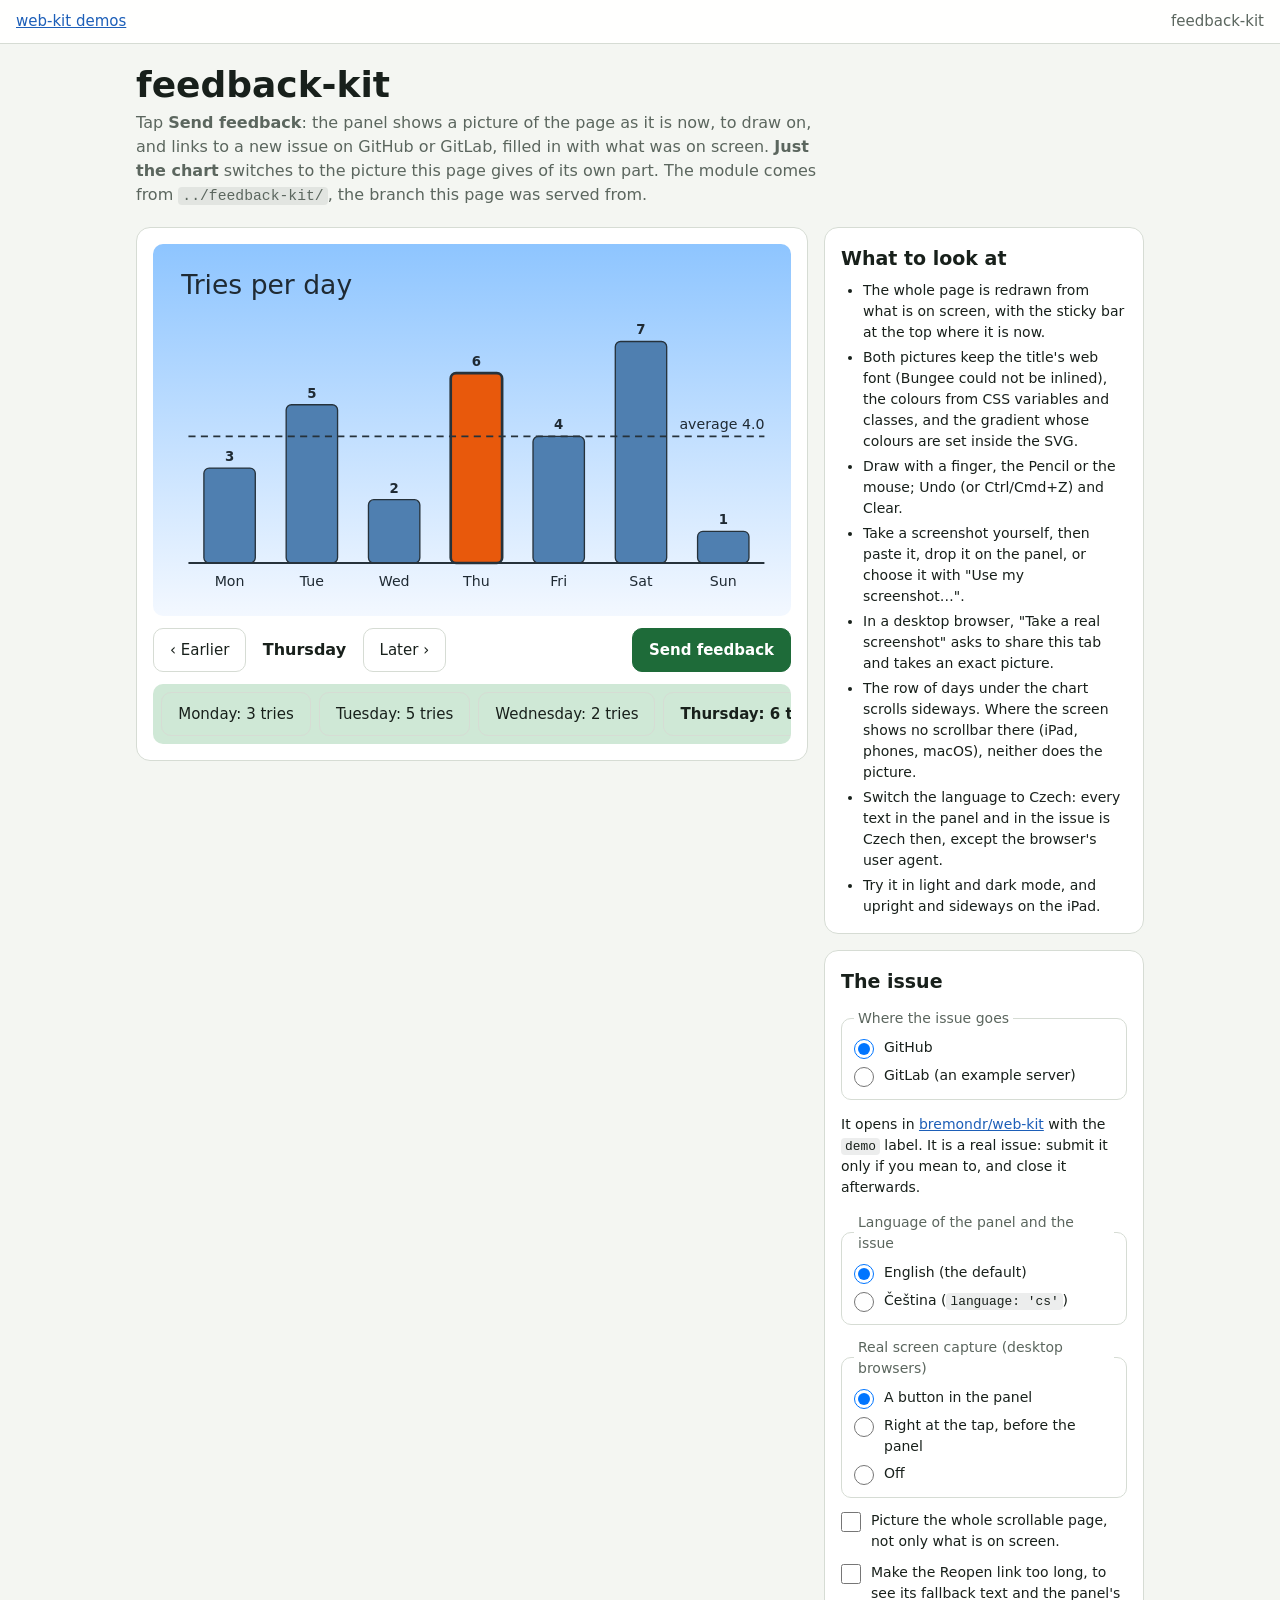
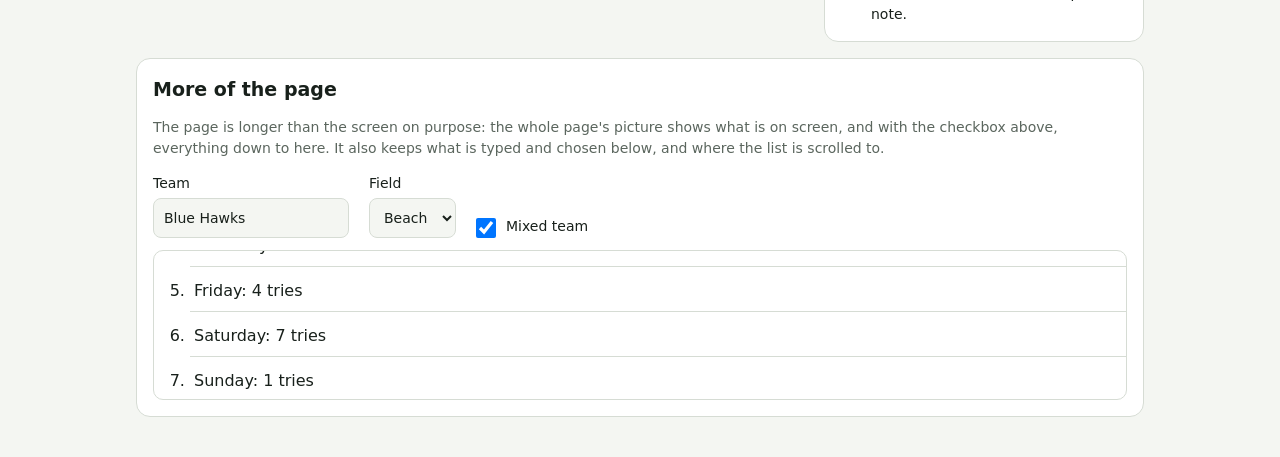
==== commit 7c6c1c4a: "Merge remote-tracking branch 'origin/main' into feedback-kit-translations # Conflicts: #	demo/feedba" ====
--- a/demo/feedback-kit.html
+++ b/demo/feedback-kit.html
@@ -113,6 +113,8 @@
           <li>In a desktop browser, "Take a real screenshot" asks to share this tab and takes an exact picture.</li>
           <li>The row of days under the chart scrolls sideways. Where the screen shows no scrollbar there (iPad,
             phones, macOS), neither does the picture.</li>
+          <li>Switch the language to Czech: every text in the panel and in the issue is Czech then, except the browser's
+            user agent.</li>
           <li>Try it in light and dark mode, and upright and sideways on the iPad.</li>
         </ul>
       </section>
@@ -129,6 +131,11 @@
           <code>demo-group/feedback/demo-app</code>, with the <code>demo</code> label as a <code>/label</code> line. That
           server doesn't exist, so nothing is sent anywhere: the link only shows the address the kit makes for a
           self-hosted GitLab with nested groups.</p>
+        <fieldset class="modes small">
+          <legend>Language of the panel and the issue</legend>
+          <label class="option"><input type="radio" name="language" value="en" checked><span>English (the default)</span></label>
+          <label class="option"><input type="radio" name="language" value="cs" lang="cs"><span lang="cs">Čeština (<code>language: 'cs'</code>)</span></label>
+        </fieldset>
         <fieldset class="modes small">
           <legend>Real screen capture (desktop browsers)</legend>
           <label class="option"><input type="radio" name="capture" value="button" checked><span>A button in the panel</span></label>
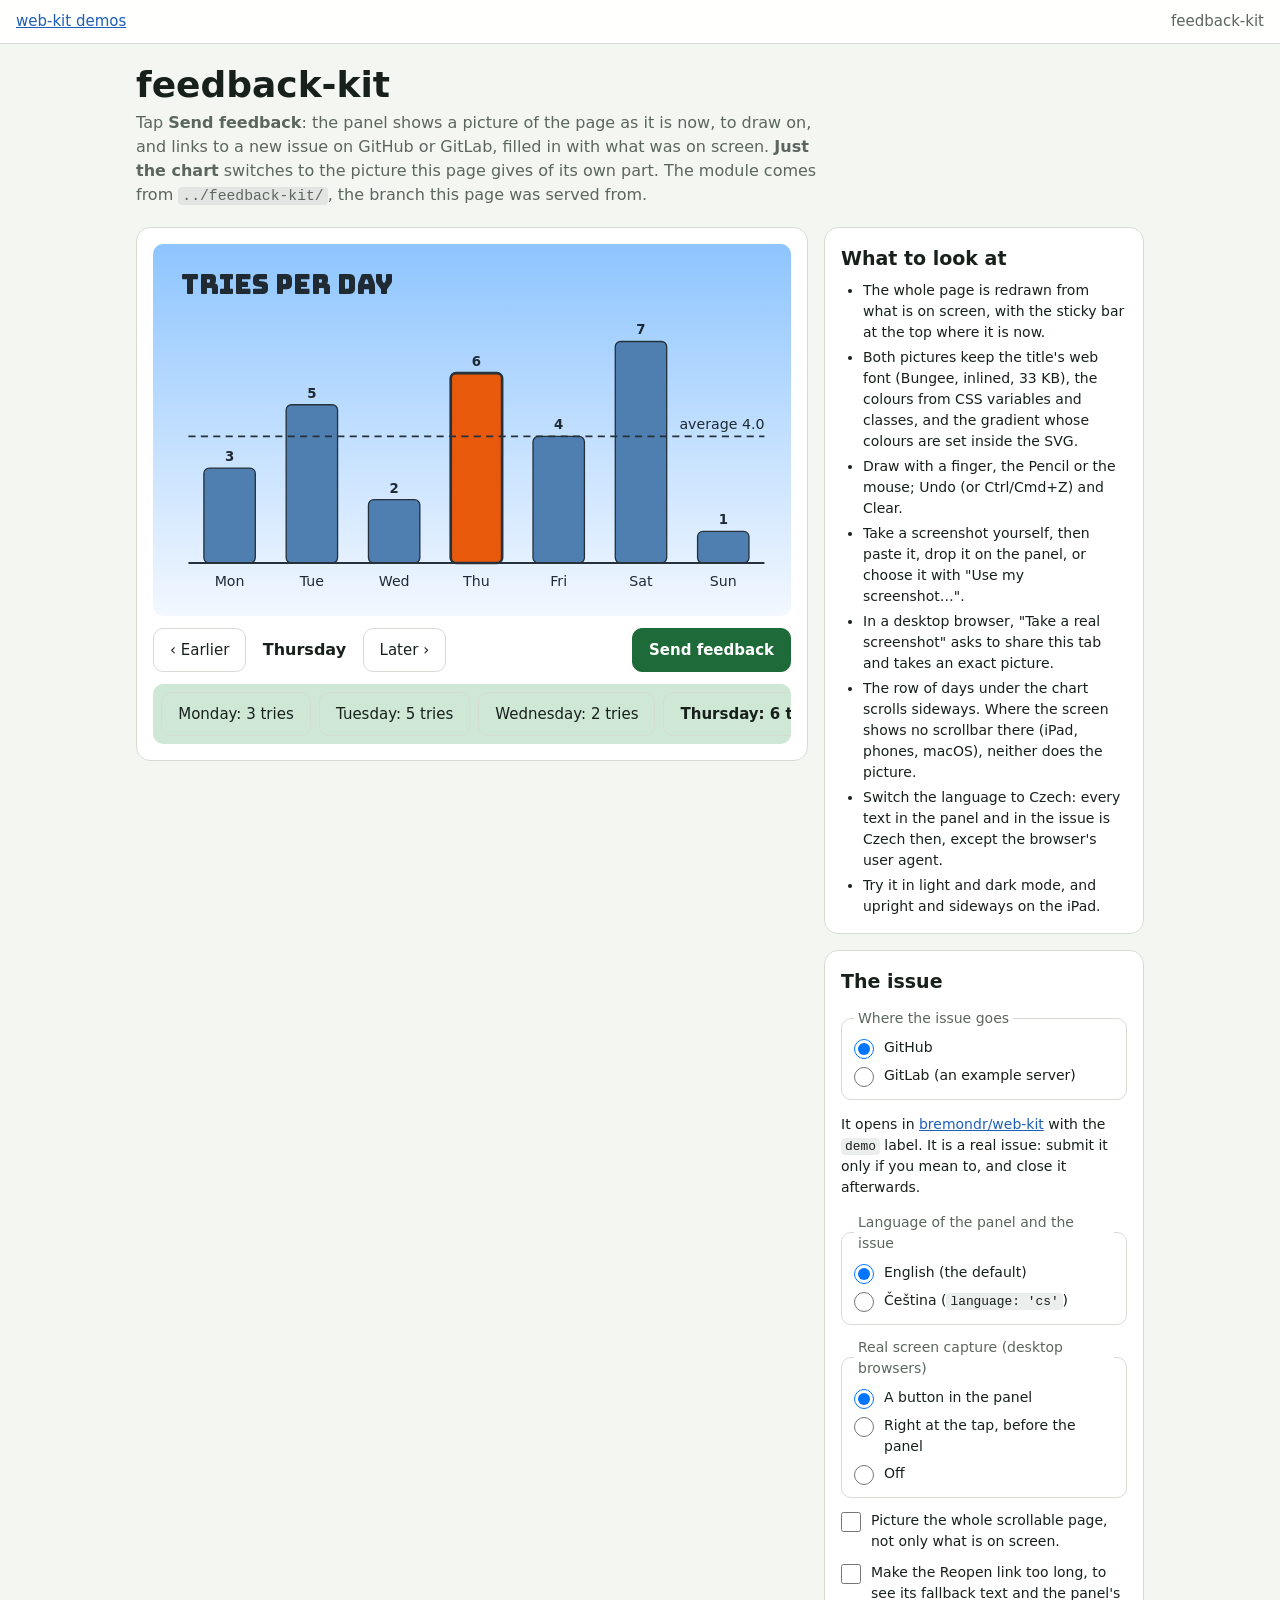
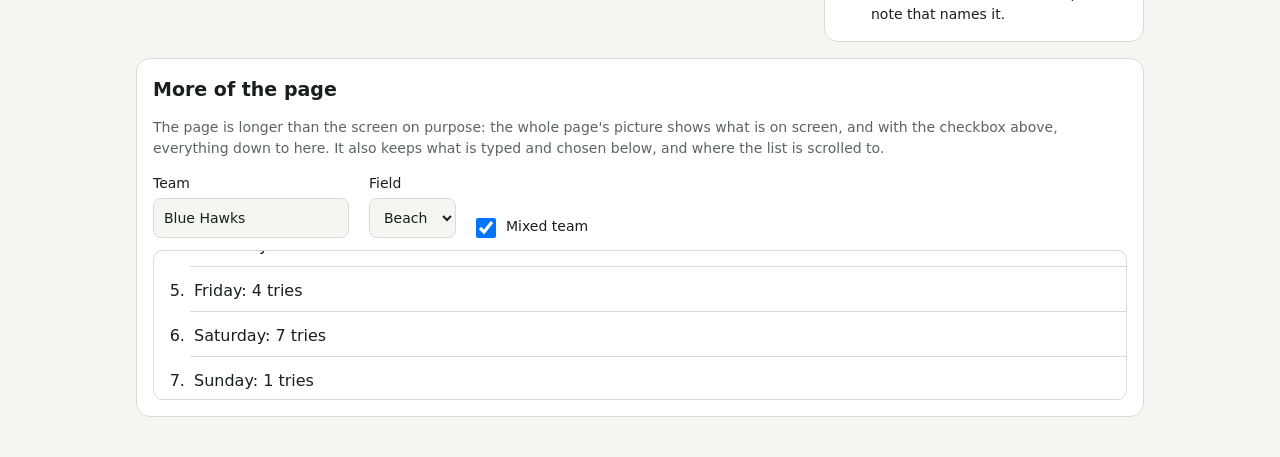
==== commit 39ab37d0: "feedback-kit: the "too long" note names the sections that didn't fit issueUrl also returns gaveWay, " ====
--- a/demo/feedback-kit.html
+++ b/demo/feedback-kit.html
@@ -145,7 +145,7 @@
         <label class="option small"><input type="checkbox" id="full-page">
           <span>Picture the whole scrollable page, not only what is on screen.</span></label>
         <label class="option small"><input type="checkbox" id="long-link">
-          <span>Make the Reopen link too long, to see its fallback text and the panel's note.</span></label>
+          <span>Make the Reopen link too long, to see its fallback text and the panel's note that names it.</span></label>
       </section>
     </aside>
   </div>
--- a/demo/fonts/bungee.css
+++ b/demo/fonts/bungee.css
@@ -1,9 +1,19 @@
-/* Bungee (SIL Open Font License 1.1, see OFL.txt), Latin only, served from this folder so the demo works offline.
-   No unicode-range, as is usual for a self-hosted font: embedFonts must keep such a rule (fixed in feedback-kit 1.0.1). */
+/* Bungee (SIL Open Font License 1.1, see OFL.txt), served from this folder so the demo works offline. The files are
+   Google Fonts' `latin` and `latin-ext` subsets of Bungee 2.000, with Google's unicode-range for each: latin-ext has
+   the Czech, Slovak and Polish letters (ě š č ř ž ů ť ď ň …). embedFonts keeps both rules by default (feedback-kit 2.2.0). */
+@font-face {
+  font-family: 'Bungee';
+  font-style: normal;
+  font-weight: 400;
+  font-display: swap;
+  src: url(bungee-latin-ext.woff2) format('woff2');
+  unicode-range: U+0100-02BA, U+02BD-02C5, U+02C7-02CC, U+02CE-02D7, U+02DD-02FF, U+0304, U+0308, U+0329, U+1D00-1DBF, U+1E00-1E9F, U+1EF2-1EFF, U+2020, U+20A0-20AB, U+20AD-20C4, U+2113, U+2C60-2C7F, U+A720-A7FF;
+}
 @font-face {
   font-family: 'Bungee';
   font-style: normal;
   font-weight: 400;
   font-display: swap;
   src: url(bungee-latin.woff2) format('woff2');
+  unicode-range: U+0000-00FF, U+0131, U+0152-0153, U+02BB-02BC, U+02C6, U+02DA, U+02DC, U+0304, U+0308, U+0329, U+2000-206F, U+20AC, U+2122, U+2191, U+2193, U+2212, U+2215, U+FEFF, U+FFFD;
 }
